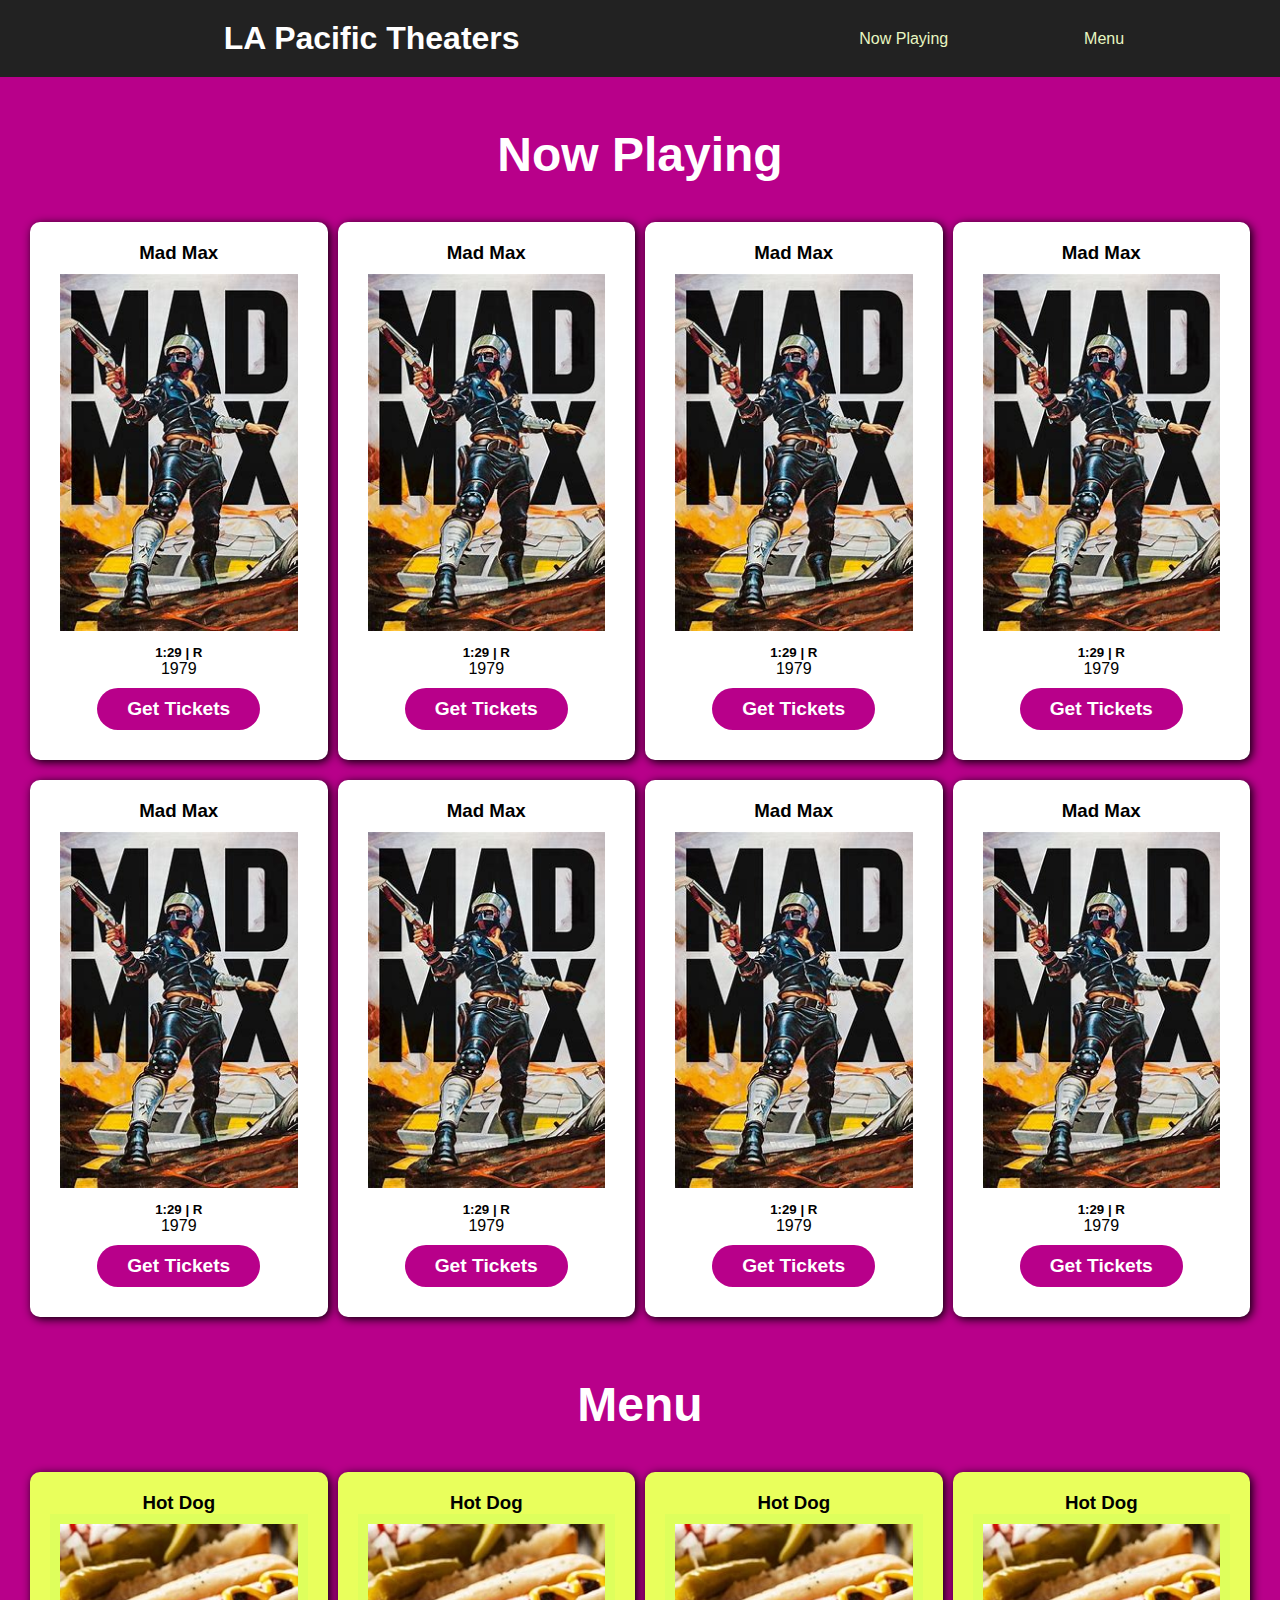
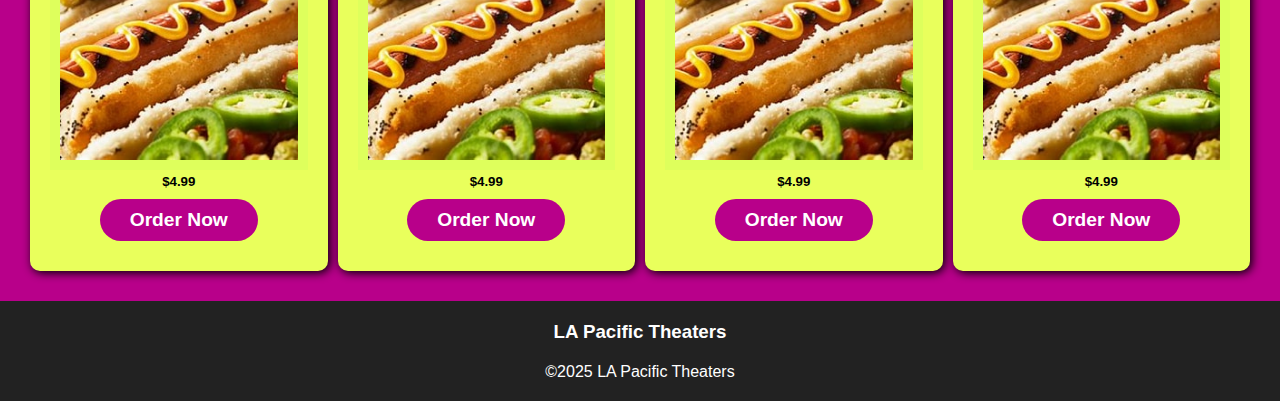
==== Classwork3_Carla/index.html @ f4ff0af2 "Add files via upload" ====
<!DOCTYPE html>
<html lang="en">
<head>
    <meta charset="UTF-8">
    <meta name="viewport" content="width=<device-width>, initial-scale=1.0">
    <link rel="stylesheet" href="css/style.css">
    <title>Document</title>
</head>
<body>
    <header>
        <div class="logo">
            <h1>LA Pacific Theaters</h1>
        </div>
        <nav>
            <ul class="nav-links">
                <li><a href="#nowPlaying">Now Playing</a></li>
                <li><a href="#menu">Menu</a></li>
            </ul>
        </nav>
    </header>
    <main>
        <section id="nowPlaying">
            <h2 class="section-title">Now Playing</h2>

           <div class="movie">
                <h3>Mad Max</h3>
                <img width="300px" src="images/Mad Max.jpeg" alt="Mad Max">
                <h5>1:29 | R</h5>
                <p>1979</p>
                <button>Get Tickets</button>
            </div>

            <div class="movie">
                <h3>Mad Max</h3>
                <img width="300px" src="images/Mad Max.jpeg" alt="Mad Max">
                <h5>1:29 | R</h5>
                <p>1979</p>
                <button>Get Tickets</button>
            </div>

            <div class="movie">
                <h3>Mad Max</h3>
                <img width="300px" src="images/Mad Max.jpeg" alt="Mad Max">
                <h5>1:29 | R</h5>
                <p>1979</p>
                <button>Get Tickets</button>
            </div>

            <div class="movie">
                <h3>Mad Max</h3>
                <img width="300px" src="images/Mad Max.jpeg" alt="Mad Max">
                <h5>1:29 | R</h5>
                <p>1979</p>
                <button>Get Tickets</button>
            </div>

            <div class="movie">
                <h3>Mad Max</h3>
                <img width="300px" src="images/Mad Max.jpeg" alt="Mad Max">
                <h5>1:29 | R</h5>
                <p>1979</p>
                <button>Get Tickets</button>
            </div>

            <div class="movie">
                <h3>Mad Max</h3>
                <img width="300px" src="images/Mad Max.jpeg" alt="Mad Max">
                <h5>1:29 | R</h5>
                <p>1979</p>
                <button>Get Tickets</button>
            </div>

            <div class="movie">
                <h3>Mad Max</h3>
                <img width="300px" src="images/Mad Max.jpeg" alt="Mad Max">
                <h5>1:29 | R</h5>
                <p>1979</p>
                <button>Get Tickets</button>
            </div>

            <div class="movie">
                <h3>Mad Max</h3>
                <img width="300px" src="images/Mad Max.jpeg" alt="Mad Max">
                <h5>1:29 | R</h5>
                <p>1979</p>
                <button>Get Tickets</button>
            </div>

        </section>

        <section id="menu">
            <h2 class="section-title">Menu</h2>

            <div class="food-item">
                <h3>Hot Dog</h3>
                <img width="300px" src="images/hotdog.jpeg" alt="Hot Dog">
                <h5>$4.99</h5>
                <button>Order Now</button>
            </div>

            <div class="food-item">
                <h3>Hot Dog</h3>
                <img width="300px" src="images/hotdog.jpeg" alt="Hot Dog">
                <h5>$4.99</h5>
                <button>Order Now</button>
            </div>

            <div class="food-item">
                <h3>Hot Dog</h3>
                <img width="300px" src="images/hotdog.jpeg" alt="Hot Dog">
                <h5>$4.99</h5>
                <button>Order Now</button>
            </div>

            <div class="food-item">
                <h3>Hot Dog</h3>
                <img width="300px" src="images/hotdog.jpeg" alt="Hot Dog">
                <h5>$4.99</h5>
                <button>Order Now</button>
            </div>

        </section>      
    </main>
    <footer>
        <div class="logo">
            <h3>LA Pacific Theaters</h3>
        </div>
        <p>&copy;2025 LA Pacific Theaters</p>
    </footer>
</body>
</html>
---- Classwork3_Carla/css/style.css ----
* {
    margin: 0;
    padding: 0;
    box-sizing: border-box;
}

html {
    font-family:'Trebuchet MS', 'Lucida Sans Unicode', 'Lucida Grande', 'Lucida Sans', Arial, sans-serif;

}

header {
    background-color: #222;
    padding: 20px;
    display: flex;
    flex-direction: row;;
    justify-content: space-evenly;
    align-items: center;
}

@media screen and (max-width: 870px) {
    header {
        flex-direction: column;
    }
    .logo {
        padding: 10px 0;
    }    
}
nav {
    flex-grow: 1;
}

@media screen and (max-width: 870px) {
    nav {
        width: 100%;
    }    
}

.logo {
    color: #fff;
    flex-grow: 1;
    text-align: center;
}

.nav-links {
    display: flex;
    list-style-type: none;
    justify-content: space-evenly;
}

.nav-links a {
    text-decoration: none;
    color: #e8f7c1;
}

.nav-links a:active {
    text-decoration: none;
    color: #e8f7c1;
}

.nav-links a:visited {
    text-decoration: none;
    color: #e8f7c1;
}

.nav-links a:hover {
    color: #fff;
}

main {
    background-color: #b8008a;
    padding: 10px;
}

#nowPlaying, #menu {
    display: grid;
    padding: 20px;
    row-gap: 20px;
    column-gap: 10px;
    grid-template-columns: 1fr 1fr 1fr 1fr;
}

@media screen and (max-width: 870px) {
    #nowPlaying, #menu {
        grid-template-columns: 1fr;
    }
}

.section-title {
    grid-column: 1/-1;
    text-align: center;
    font-size: 3rem;
    color: #fff;
    margin: 20px;
}

.movie {
    margin: auto;
    background-color: #fff;
    padding: 20px;
    text-align: center;
    border-radius: 10px;
    box-shadow: 2px 2px 10px #000;
}

.movie img {
    background-color: #fff;
    max-width: 300px;
    width: 100%;
    padding: 10px;
}

.movie button {
    background-color:#b8008a;
    border: none;
    padding: 10px 30px;
    border-radius: 40px;
    font-size: 1.2rem;
    margin: auto;
    color: #fff;
    font-weight: bold;
    margin: 10px;
}

.movie button:hover {
    background-color: #f707ff;
    color: black;
    cursor: pointer;
}

.food-item {
    margin: auto;
    background-color: #e9ff5c;
    padding: 20px;
    text-align: center;
    border-radius: 10px;
    box-shadow: 2px 2px 10px #000;
}

.food-item img {
    background-color: #deff5c;
    max-width: 300px;
    width: 100%;
    padding: 10px;
}

.food-item button {
    background-color:#b8008a;
    border: none;
    padding: 10px 30px;
    border-radius: 40px;
    font-size: 1.2rem;
    margin: auto;
    color: #fff;
    font-weight: bold;
    margin: 10px;
}

.food-item button:hover {
    background-color: #f707ff;
    color: black;
    cursor: pointer;
}

footer{
    background-color: #222;
    padding: 10px;
}

footer .logo {
    padding: 10px;
}

footer p {
    padding: 10px;
    color: #fff;
    text-align: center;
}
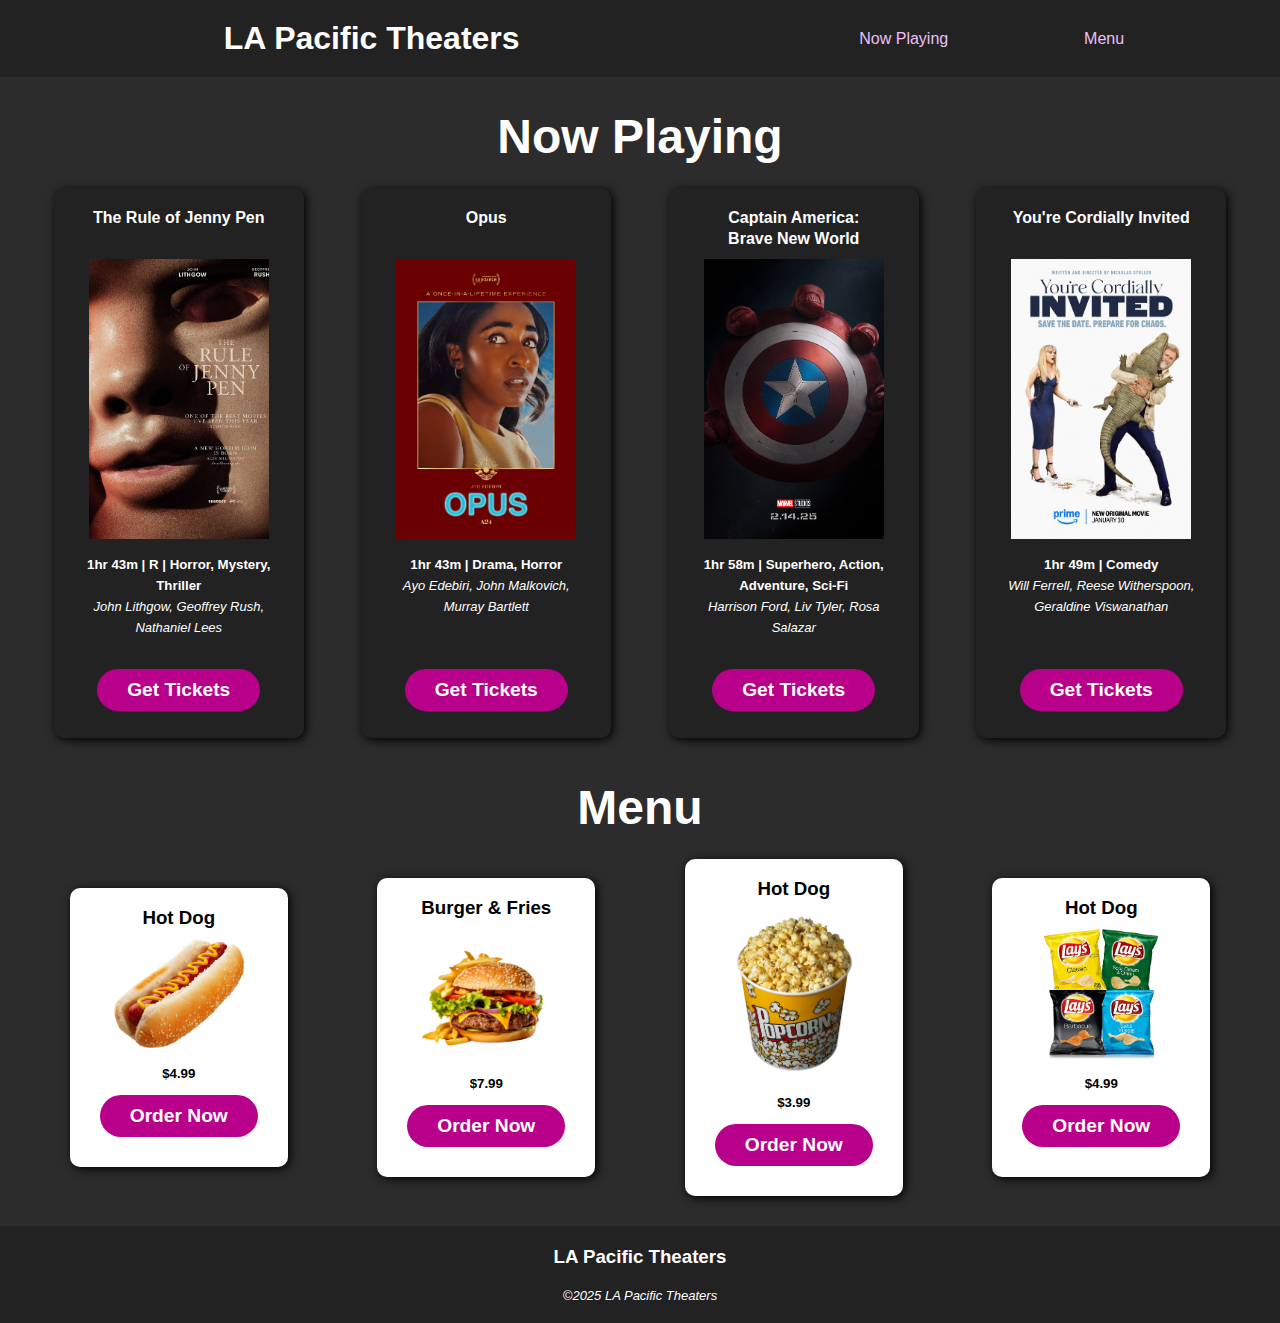
==== commit c90f7897: "Add files via upload" ====
--- a/Classwork3_Carla/index.html
+++ b/Classwork3_Carla/index.html
@@ -3,8 +3,8 @@
 <head>
     <meta charset="UTF-8">
     <meta name="viewport" content="width=<device-width>, initial-scale=1.0">
-    <link rel="stylesheet" href="css/style.css">
-    <title>Document</title>
+    <link rel="stylesheet" href="css/styles.css">
+    <title>LA Pacific Theaters</title>
 </head>
 <body>
     <header>
@@ -23,69 +23,38 @@
             <h2 class="section-title">Now Playing</h2>
 
            <div class="movie">
-                <h3>Mad Max</h3>
-                <img width="300px" src="images/Mad Max.jpeg" alt="Mad Max">
-                <h5>1:29 | R</h5>
-                <p>1979</p>
+                <h4>The Rule of Jenny Pen</h4><br>
+                <img width="300px" src="images/movie/The Rule of Jenny Pen.jpg" alt="The Rule of Jenny Pen">
+                <h5>1hr 43m | R | Horror, Mystery, Thriller</h5>
+                <p>John Lithgow, Geoffrey Rush, Nathaniel Lees</p><br>
                 <button>Get Tickets</button>
             </div>
 
             <div class="movie">
-                <h3>Mad Max</h3>
-                <img width="300px" src="images/Mad Max.jpeg" alt="Mad Max">
-                <h5>1:29 | R</h5>
-                <p>1979</p>
+                <h4>Opus</h4><br>
+                <img width="300px" src="images/movie/Opus.jpg" alt="Opus">
+                <h5>1hr 43m | Drama, Horror</h5>
+                <p>Ayo Edebiri, John Malkovich, Murray Bartlett</p><br><br>
                 <button>Get Tickets</button>
             </div>
 
             <div class="movie">
-                <h3>Mad Max</h3>
-                <img width="300px" src="images/Mad Max.jpeg" alt="Mad Max">
-                <h5>1:29 | R</h5>
-                <p>1979</p>
+                <h4>Captain America: <br> Brave New World</h4>
+                <img width="300px" src="images/movie/Captain America.jpg" alt="Captain America">
+                <h5>1hr 58m | Superhero, Action, Adventure, Sci-Fi</h5>
+                <p>Harrison Ford, Liv Tyler, Rosa Salazar</p><br>
                 <button>Get Tickets</button>
             </div>
 
             <div class="movie">
-                <h3>Mad Max</h3>
-                <img width="300px" src="images/Mad Max.jpeg" alt="Mad Max">
-                <h5>1:29 | R</h5>
-                <p>1979</p>
+                <h4>You're Cordially Invited</h4><br>
+                <img width="300px" src="images/movie/You're cordially Invited.jpg" alt="You're Cordially Invited">
+                <h5>1hr 49m | Comedy</h5>
+                <p>Will Ferrell, Reese Witherspoon, Geraldine Viswanathan</p><br><br>
                 <button>Get Tickets</button>
             </div>
 
-            <div class="movie">
-                <h3>Mad Max</h3>
-                <img width="300px" src="images/Mad Max.jpeg" alt="Mad Max">
-                <h5>1:29 | R</h5>
-                <p>1979</p>
-                <button>Get Tickets</button>
-            </div>
-
-            <div class="movie">
-                <h3>Mad Max</h3>
-                <img width="300px" src="images/Mad Max.jpeg" alt="Mad Max">
-                <h5>1:29 | R</h5>
-                <p>1979</p>
-                <button>Get Tickets</button>
-            </div>
-
-            <div class="movie">
-                <h3>Mad Max</h3>
-                <img width="300px" src="images/Mad Max.jpeg" alt="Mad Max">
-                <h5>1:29 | R</h5>
-                <p>1979</p>
-                <button>Get Tickets</button>
-            </div>
-
-            <div class="movie">
-                <h3>Mad Max</h3>
-                <img width="300px" src="images/Mad Max.jpeg" alt="Mad Max">
-                <h5>1:29 | R</h5>
-                <p>1979</p>
-                <button>Get Tickets</button>
-            </div>
-
+           
         </section>
 
         <section id="menu">
@@ -93,28 +62,28 @@
 
             <div class="food-item">
                 <h3>Hot Dog</h3>
-                <img width="300px" src="images/hotdog.jpeg" alt="Hot Dog">
+                <img width="300px" src="images/menu/hotdog.png" alt="Hot Dog">
                 <h5>$4.99</h5>
                 <button>Order Now</button>
             </div>
 
             <div class="food-item">
-                <h3>Hot Dog</h3>
-                <img width="300px" src="images/hotdog.jpeg" alt="Hot Dog">
-                <h5>$4.99</h5>
+                <h3>Burger & Fries</h3>
+                <img width="300px" src="images/menu/burgerxfries.png" alt="Hot Dog">
+                <h5>$7.99</h5>
                 <button>Order Now</button>
             </div>
 
             <div class="food-item">
                 <h3>Hot Dog</h3>
-                <img width="300px" src="images/hotdog.jpeg" alt="Hot Dog">
-                <h5>$4.99</h5>
+                <img width="300px" src="images/menu/popcorn.png" alt="Hot Dog">
+                <h5>$3.99</h5>
                 <button>Order Now</button>
             </div>
 
             <div class="food-item">
                 <h3>Hot Dog</h3>
-                <img width="300px" src="images/hotdog.jpeg" alt="Hot Dog">
+                <img width="300px" src="images/menu/chips.webp" alt="Hot Dog">
                 <h5>$4.99</h5>
                 <button>Order Now</button>
             </div>
--- a/Classwork3_Carla/css/styles.css
+++ b/Classwork3_Carla/css/styles.css
@@ -0,0 +1,178 @@
+* {
+  margin: 0;
+  padding: 0;
+  box-sizing: border-box;
+}
+
+html {
+  font-family: Arial, Helvetica, sans-serif;
+  scroll-behavior: smooth;
+}
+
+header {
+  background-color: #222;
+  padding: 20px;
+  display: flex;
+  flex-direction: row;
+  justify-content: space-evenly;
+  align-items: center;
+}
+@media screen and (max-width: 870px) {
+  header {
+    flex-direction: column;
+  }
+}
+header.logo {
+  padding: 10px 0;
+}
+
+nav {
+  flex-grow: 1;
+}
+@media screen and (max-width: 870px) {
+  nav {
+    width: 100%;
+  }
+}
+
+.logo {
+  color: #fff;
+  flex-grow: 1;
+  text-align: center;
+}
+
+.nav-links {
+  display: flex;
+  list-style-type: none;
+  justify-content: space-evenly;
+}
+.nav-links a {
+  text-decoration: none;
+  color: #eac1f7;
+}
+.nav-links a :active {
+  text-decoration: none;
+  color: #eac1f7;
+}
+.nav-links a:visited {
+  text-decoration: none;
+  color: #eac1f7;
+}
+.nav-links a:hover {
+  color: #fff;
+}
+
+main {
+  background-color: #2c2c2c;
+  padding: 10px;
+}
+
+#nowPlaying, #menu {
+  display: grid;
+  padding: 20px;
+  row-gap: 20px;
+  -moz-column-gap: 10px;
+       column-gap: 10px;
+  grid-template-columns: 1fr 1fr 1fr 1fr;
+  line-height: 130%;
+}
+@media screen and (max-width: 870px) {
+  #nowPlaying, #menu {
+    grid-template-columns: 1fr;
+  }
+}
+
+p {
+  font-style: italic;
+  font-size: small;
+}
+
+.section-title {
+  grid-column: 1/-1;
+  text-align: center;
+  font-size: 3rem;
+  color: #fff;
+  margin: 20px;
+}
+
+.movie {
+  height: 550px;
+  width: 250px;
+  margin: auto;
+  background-color: #222;
+  padding: 20px;
+  text-align: center;
+  border-radius: 10px;
+  box-shadow: 2px 2px 10px #000;
+  color: #fff;
+}
+.movie img {
+  width: 200px;
+  height: 300px;
+  padding: 10px;
+  -o-object-fit: cover;
+     object-fit: cover;
+}
+.movie button {
+  background-color: #b8008a;
+  border: none;
+  padding: 10px 30px;
+  border-radius: 40px;
+  font-size: 1.2rem;
+  margin: auto;
+  color: #fff;
+  font-weight: bold;
+  margin: 10px;
+}
+.movie button:hover {
+  background-color: #f707ff;
+  color: black;
+  cursor: pointer;
+}
+
+.food-item {
+  margin: auto;
+  background-color: #fff;
+  padding: 20px;
+  text-align: center;
+  border-radius: 10px;
+  box-shadow: 2px 2px 10px #000;
+}
+.food-item img {
+  background-color: #fff;
+  padding: 10px;
+  width: 150px;
+  height: 100%;
+  padding: 10px;
+  -o-object-fit: cover;
+     object-fit: cover;
+}
+.food-item button {
+  background-color: #b8008a;
+  border: none;
+  padding: 10px 30px;
+  border-radius: 40px;
+  font-size: 1.2rem;
+  margin: auto;
+  color: #fff;
+  font-weight: bold;
+  margin: 10px;
+}
+.food-item button:hover {
+  background-color: #f707ff;
+  color: black;
+  cursor: pointer;
+}
+
+footer {
+  background-color: #222;
+  padding: 10px;
+}
+footer .logo {
+  padding: 10px;
+}
+footer p {
+  padding: 10px;
+  color: #fff;
+  text-align: center;
+}/*# sourceMappingURL=styles.css.map */